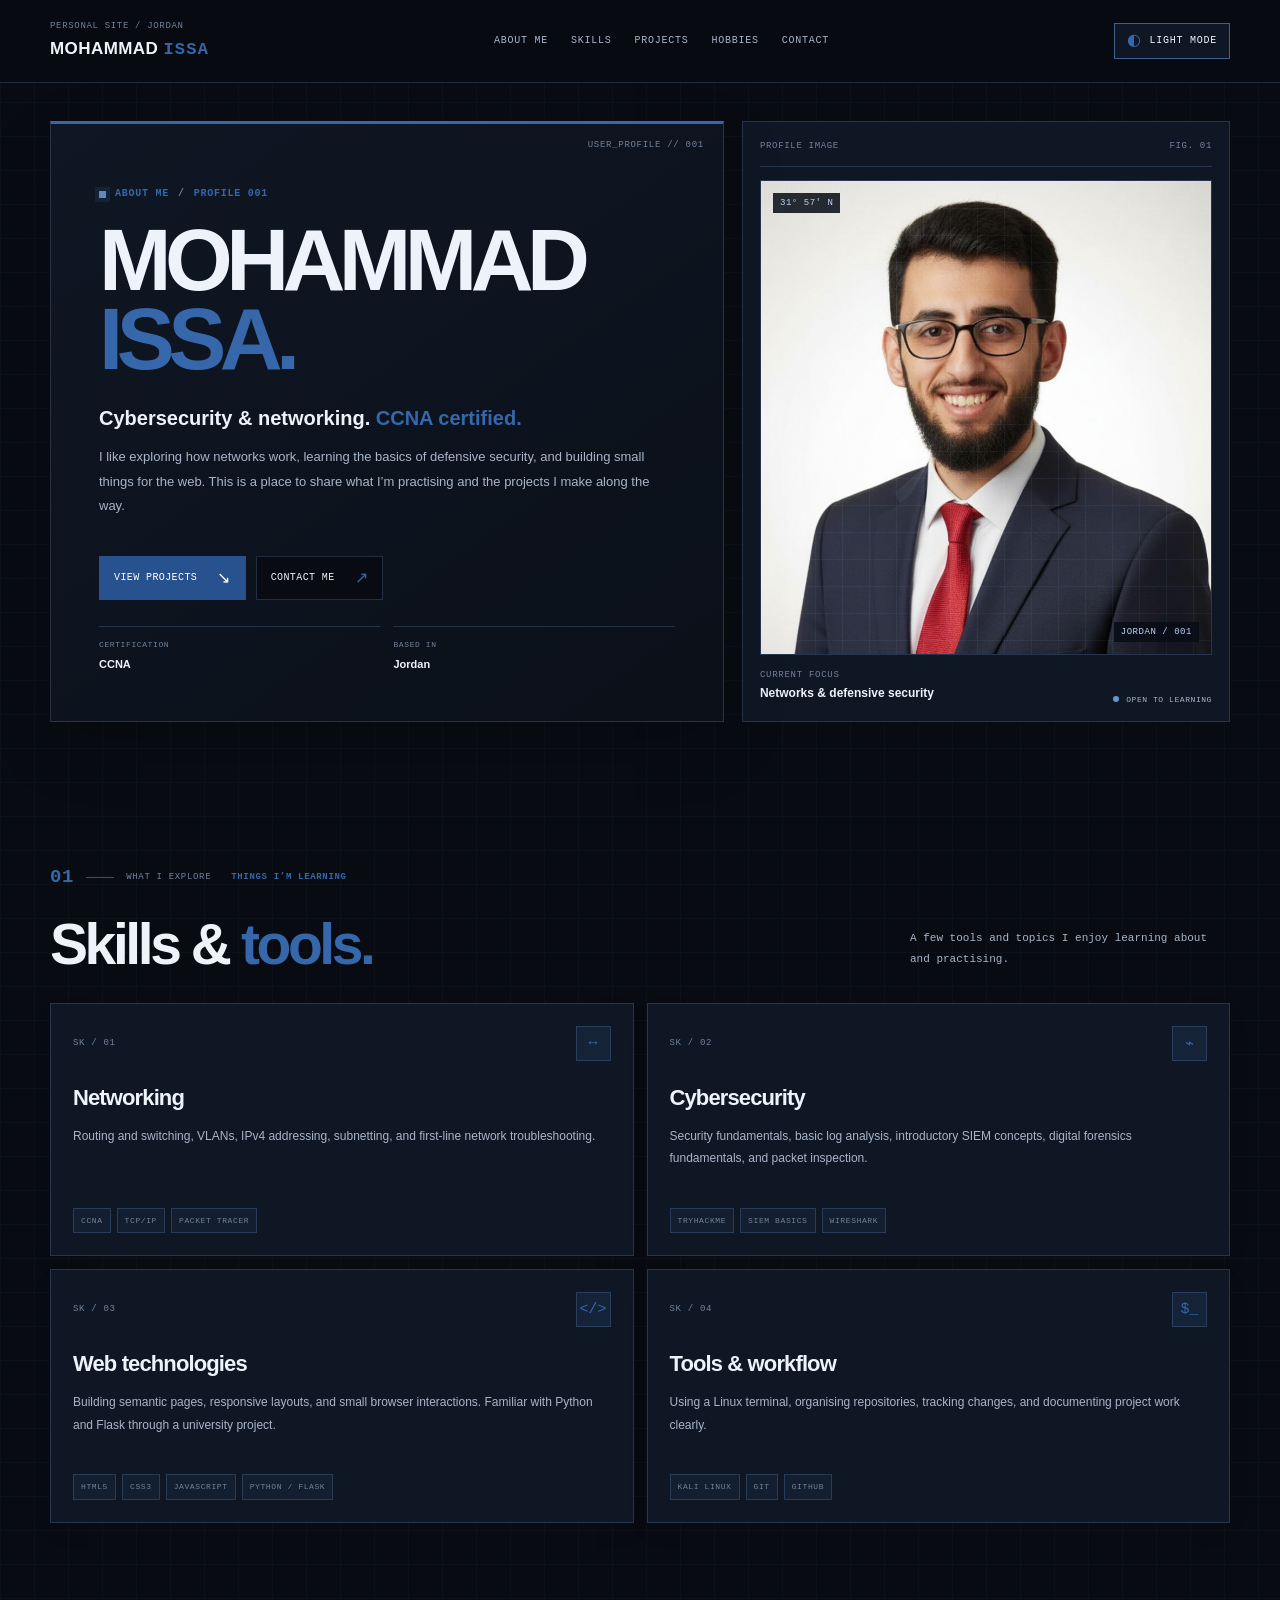
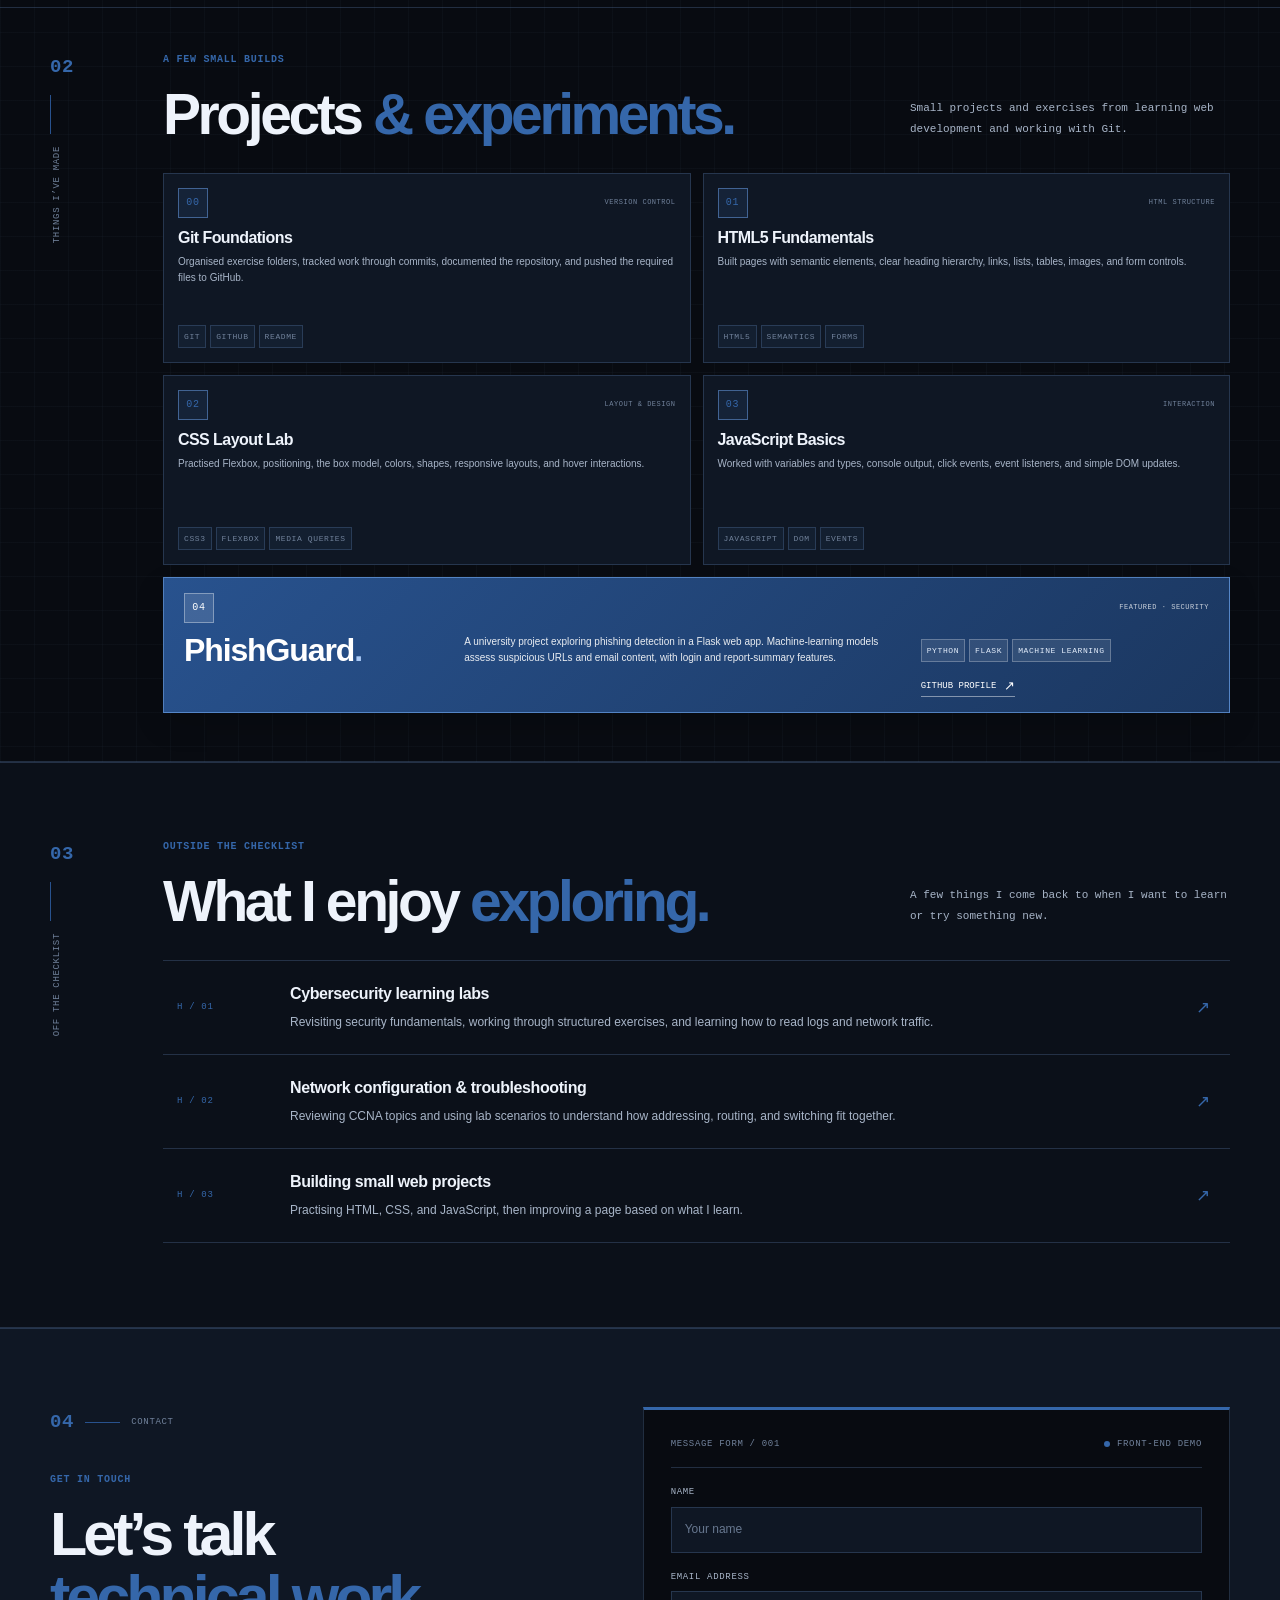
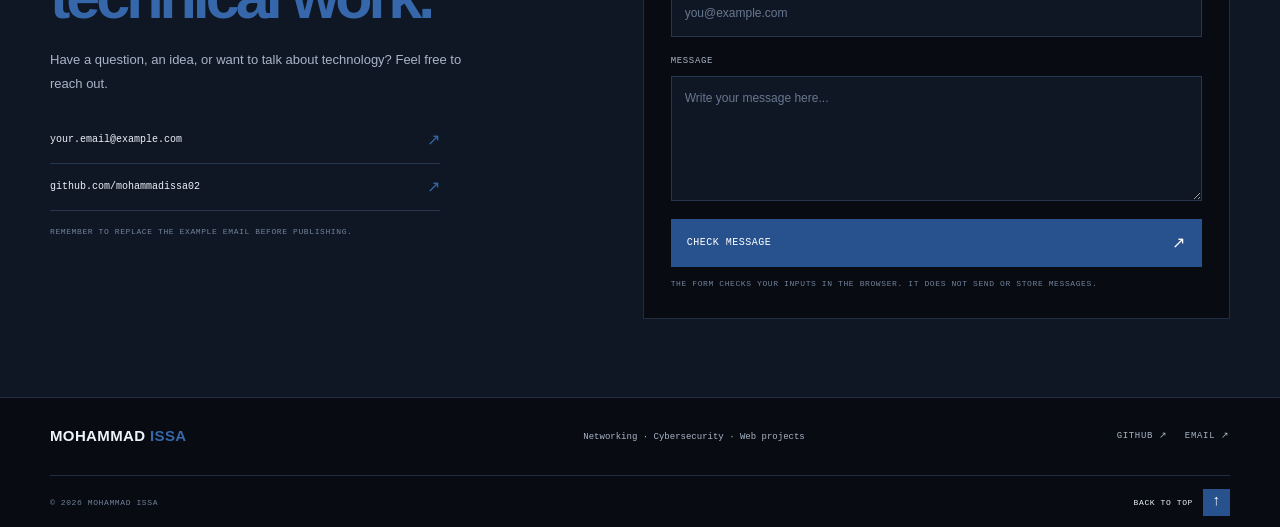
==== ex00/index.html @ d07b8e31 "Add Project04" ====
<!DOCTYPE html>
<html lang="en" data-theme="dark">
<head>
    <meta charset="UTF-8">
    <meta name="viewport" content="width=device-width, initial-scale=1.0">
    <meta name="description" content="Mohammad Issa — a personal portfolio about networking, cybersecurity, and small web projects.">
    <meta name="theme-color" content="#080b11">
    <title>Mohammad Issa | Systems Console</title>
    <link rel="stylesheet" href="style.css">
    <script src="script.js" defer></script>
</head>
<body>
    <span id="top" class="page-top-anchor" aria-hidden="true"></span>

    <header class="site-header">
        <nav class="navbar container" aria-label="Main navigation">
            <a class="wordmark" href="#top" aria-label="Mohammad Issa home">
                <span class="wordmark-kicker">PERSONAL SITE / JORDAN</span>
                <span class="wordmark-name">MOHAMMAD <strong>ISSA</strong></span>
            </a>

            <div class="nav-links">
                <a href="#about">About me</a>
                <a href="#skills">Skills</a>
                <a href="#projects">Projects</a>
                <a href="#hobbies">Hobbies</a>
                <a href="#contact">Contact</a>
            </div>

            <button class="theme-toggle" id="theme-toggle" type="button" aria-pressed="false" aria-label="Switch to light theme">
                <span class="theme-icon" aria-hidden="true">◐</span>
                <span class="theme-label">Light mode</span>
            </button>
        </nav>
    </header>

    <main>
        <!-- Required section: About Me with a photo -->
        <section class="hero container" id="about" aria-labelledby="hero-title">
            <div class="hero-copy">
                <p class="eyebrow"><span class="status-light" aria-hidden="true"></span> ABOUT ME <span class="eyebrow-divider">/</span> PROFILE 001</p>
                <h1 id="hero-title">Mohammad<br><span>Issa.</span></h1>
                <p class="hero-lead">Cybersecurity &amp; networking. <span>CCNA certified.</span></p>
                <p class="hero-description">I like exploring how networks work, learning the basics of defensive security, and building small things for the web. This is a place to share what I’m practising and the projects I make along the way.</p>
                <div class="hero-actions">
                    <a class="action-link action-primary" href="#projects">View projects <span aria-hidden="true">↘</span></a>
                    <a class="action-link" href="#contact">Contact me <span aria-hidden="true">↗</span></a>
                </div>
                <div class="hero-facts" aria-label="A few details">
                    <div><span>CERTIFICATION</span><strong>CCNA</strong></div>
                    <div><span>BASED IN</span><strong>Jordan</strong></div>
                </div>
            </div>

            <aside class="profile-panel" aria-label="Profile photo and profile details">
                <div class="panel-topline"><span>PROFILE IMAGE</span><span>FIG. 01</span></div>
                <div class="portrait-frame">
                    <div class="portrait-grid" aria-hidden="true"></div>
                    <img class="profile-image" src="assets/profile.jpg" alt="Profile photo" loading="eager">
                    <span class="image-coordinate coordinate-top">31° 57′ N</span>
                    <span class="image-coordinate coordinate-bottom">JORDAN / 001</span>
                </div>
                <div class="profile-panel-footer">
                    <div><span class="panel-label">CURRENT FOCUS</span><strong>Networks &amp; defensive security</strong></div>
                    <span class="availability-mark"><i aria-hidden="true"></i> OPEN TO LEARNING</span>
                </div>
            </aside>
        </section>


        <!-- Required section: Skills grid -->
        <section class="section container" id="skills" aria-labelledby="skills-heading">
            <div class="section-identity skills-identity">
                <span class="section-number">01</span>
                <span class="section-rule" aria-hidden="true"></span>
                <span class="section-code">WHAT I EXPLORE</span>
                <span class="eyebrow skills-eyebrow">THINGS I’M LEARNING</span>
            </div>
            <div class="section-content">
                <div class="section-heading-row">
                    <div><h2 id="skills-heading">Skills &amp; <span>tools.</span></h2></div>
                    <p class="section-summary">A few tools and topics I enjoy learning about and practising.</p>
                </div>

                <div class="skills-grid">
                    <article class="skill-card">
                        <div class="skill-card-top"><span class="skill-index">SK / 01</span><span class="skill-symbol" aria-hidden="true">↔</span></div>
                        <h3>Networking</h3>
                        <p>Routing and switching, VLANs, IPv4 addressing, subnetting, and first-line network troubleshooting.</p>
                        <div class="tag-list"><span>CCNA</span><span>TCP/IP</span><span>Packet Tracer</span></div>
                    </article>
                    <article class="skill-card">
                        <div class="skill-card-top"><span class="skill-index">SK / 02</span><span class="skill-symbol" aria-hidden="true">⌁</span></div>
                        <h3>Cybersecurity</h3>
                        <p>Security fundamentals, basic log analysis, introductory SIEM concepts, digital forensics fundamentals, and packet inspection.</p>
                        <div class="tag-list"><span>TryHackMe</span><span>SIEM basics</span><span>Wireshark</span></div>
                    </article>
                    <article class="skill-card">
                        <div class="skill-card-top"><span class="skill-index">SK / 03</span><span class="skill-symbol" aria-hidden="true">&lt;/&gt;</span></div>
                        <h3>Web technologies</h3>
                        <p>Building semantic pages, responsive layouts, and small browser interactions. Familiar with Python and Flask through a university project.</p>
                        <div class="tag-list"><span>HTML5</span><span>CSS3</span><span>JavaScript</span><span>Python / Flask</span></div>
                    </article>
                    <article class="skill-card">
                        <div class="skill-card-top"><span class="skill-index">SK / 04</span><span class="skill-symbol" aria-hidden="true">$_</span></div>
                        <h3>Tools &amp; workflow</h3>
                        <p>Using a Linux terminal, organising repositories, tracking changes, and documenting project work clearly.</p>
                        <div class="tag-list"><span>Kali Linux</span><span>Git</span><span>GitHub</span></div>
                    </article>
                </div>
                
            </div>
        </section>

        <!-- Required section: Project Showcase including Projects 00–03 -->
        <section class="projects-section" id="projects" aria-labelledby="projects-heading">
            <div class="container section-layout">
                <div class="section-identity">
                    <span class="section-number">02</span>
                    <span class="section-rule" aria-hidden="true"></span>
                    <span class="section-code">THINGS I’VE MADE</span>
                </div>
                <div class="section-content">
                    <div class="section-heading-row">
                        <div><p class="eyebrow">A FEW SMALL BUILDS</p><h2 id="projects-heading">Projects <span>&amp; experiments.</span></h2></div>
                        <p class="section-summary">Small projects and exercises from learning web development and working with Git.</p>
                    </div>
                    <div class="project-grid">
                        <article class="project-card">
                            <div class="project-card-top"><span class="project-index">00</span><span class="project-category">VERSION CONTROL</span></div>
                            <h3>Git Foundations</h3>
                            <p>Organised exercise folders, tracked work through commits, documented the repository, and pushed the required files to GitHub.</p>
                            <div class="tag-list"><span>Git</span><span>GitHub</span><span>README</span></div>
                        </article>
                        <article class="project-card">
                            <div class="project-card-top"><span class="project-index">01</span><span class="project-category">HTML STRUCTURE</span></div>
                            <h3>HTML5 Fundamentals</h3>
                            <p>Built pages with semantic elements, clear heading hierarchy, links, lists, tables, images, and form controls.</p>
                            <div class="tag-list"><span>HTML5</span><span>Semantics</span><span>Forms</span></div>
                        </article>
                        <article class="project-card">
                            <div class="project-card-top"><span class="project-index">02</span><span class="project-category">LAYOUT &amp; DESIGN</span></div>
                            <h3>CSS Layout Lab</h3>
                            <p>Practised Flexbox, positioning, the box model, colors, shapes, responsive layouts, and hover interactions.</p>
                            <div class="tag-list"><span>CSS3</span><span>Flexbox</span><span>Media queries</span></div>
                        </article>
                        <article class="project-card">
                            <div class="project-card-top"><span class="project-index">03</span><span class="project-category">INTERACTION</span></div>
                            <h3>JavaScript Basics</h3>
                            <p>Worked with variables and types, console output, click events, event listeners, and simple DOM updates.</p>
                            <div class="tag-list"><span>JavaScript</span><span>DOM</span><span>Events</span></div>
                        </article>
                        <article class="project-card project-card-featured" id="phishguard">
                            <div class="project-card-top"><span class="project-index">04</span><span class="project-category">FEATURED · SECURITY</span></div>
                            <h3>PhishGuard<span class="project-title-dot">.</span></h3>
                            <p>A university project exploring phishing detection in a Flask web app. Machine-learning models assess suspicious URLs and email content, with login and report-summary features.</p>
                            <div class="tag-list"><span>Python</span><span>Flask</span><span>Machine Learning</span></div>
                            <a class="project-card-link" href="https://github.com/mohammadissa02" target="_blank" rel="noopener noreferrer">GitHub profile <span aria-hidden="true">↗</span></a>
                        </article>
                    </div>

                </div>
            </div>
        </section>

        <!-- Required section: Hobbies -->
        <section class="section hobbies-section" id="hobbies" aria-labelledby="hobbies-heading">
            <div class="container section-layout">
                <div class="section-identity">
                    <span class="section-number">03</span>
                    <span class="section-rule" aria-hidden="true"></span>
                    <span class="section-code">OFF THE CHECKLIST</span>
                </div>
                <div class="section-content">
                    <div class="section-heading-row">
                        <div><p class="eyebrow">OUTSIDE THE CHECKLIST</p><h2 id="hobbies-heading">What I enjoy <span>exploring.</span></h2></div>
                        <p class="section-summary">A few things I come back to when I want to learn or try something new.</p>
                    </div>
                    <div class="hobbies-list">
                        <article class="hobby-row"><span class="hobby-index">H / 01</span><div><h3>Cybersecurity learning labs</h3><p>Revisiting security fundamentals, working through structured exercises, and learning how to read logs and network traffic.</p></div><span class="hobby-arrow" aria-hidden="true">↗</span></article>
                        <article class="hobby-row"><span class="hobby-index">H / 02</span><div><h3>Network configuration &amp; troubleshooting</h3><p>Reviewing CCNA topics and using lab scenarios to understand how addressing, routing, and switching fit together.</p></div><span class="hobby-arrow" aria-hidden="true">↗</span></article>
                        <article class="hobby-row"><span class="hobby-index">H / 03</span><div><h3>Building small web projects</h3><p>Practising HTML, CSS, and JavaScript, then improving a page based on what I learn.</p></div><span class="hobby-arrow" aria-hidden="true">↗</span></article>
                    </div>
                </div>
            </div>
        </section>

        <!-- Required section: Contact Form -->
        <section class="contact-section" id="contact" aria-labelledby="contact-heading">
            <div class="container contact-layout">
                <div class="contact-copy">
                    <div class="section-identity contact-identity"><span class="section-number">04</span><span class="section-rule" aria-hidden="true"></span><span class="section-code">CONTACT</span></div>
                    <p class="eyebrow">GET IN TOUCH</p>
                    <h2 id="contact-heading">Let’s talk<br><span>technical work.</span></h2>
                    <p>Have a question, an idea, or want to talk about technology? Feel free to reach out.</p>
                    <a class="contact-link" href="mailto:your.email@example.com">your.email@example.com <span aria-hidden="true">↗</span></a>
                    <a class="contact-link" href="https://github.com/mohammadissa02" target="_blank" rel="noopener noreferrer">github.com/mohammadissa02 <span aria-hidden="true">↗</span></a>
                    <p class="replace-note">Remember to replace the example email before publishing.</p>
                </div>

                <form class="contact-form" id="contact-form">
                    <div class="form-header"><span>MESSAGE FORM / 001</span><span class="demo-status"><i aria-hidden="true"></i> FRONT-END DEMO</span></div>
                    <div class="form-field"><label for="name">Name</label><input id="name" name="name" type="text" placeholder="Your name" autocomplete="name" required minlength="2"></div>
                    <div class="form-field"><label for="email">Email address</label><input id="email" name="email" type="email" placeholder="you@example.com" autocomplete="email" required></div>
                    <div class="form-field"><label for="message">Message</label><textarea id="message" name="message" rows="5" placeholder="Write your message here..." required minlength="10"></textarea></div>
                    <button class="submit-button" type="submit">Check message <span aria-hidden="true">↗</span></button>
                    <p class="form-feedback" id="form-feedback" role="status" aria-live="polite"></p>
                    <p class="form-note">The form checks your inputs in the browser. It does not send or store messages.</p>
                </form>
            </div>
        </section>
    </main>

    <!-- Required section: Footer -->
    <footer class="site-footer">
        <div class="container footer-main">
            <a class="footer-wordmark" href="#top">MOHAMMAD <strong>ISSA</strong></a>
            <p>Networking · Cybersecurity · Web projects</p>
            <div class="footer-links"><a href="https://github.com/mohammadissa02" target="_blank" rel="noopener noreferrer">GITHUB ↗</a><a href="mailto:your.email@example.com">EMAIL ↗</a></div>
        </div>
        <div class="container footer-bottom">
            <p>© <span id="current-year">2026</span> MOHAMMAD ISSA</p>
            <a class="back-to-top" href="#top">BACK TO TOP <span aria-hidden="true">↑</span></a>
        </div>
    </footer>
</body>
</html>
---- ex00/style.css ----
/* SYSTEMS CONSOLE — black / deep blue, plain CSS only */
:root {
    color-scheme: dark;
    --page: #080b11;
    --raised: #0b1019;
    --panel: #0f1724;
    --panel-alt: #131f30;
    --text: #eef3fb;
    --muted: #a8b5c8;
    --faint: #71829b;
    --blue: #28528e;
    --blue-hover: #3567aa;
    --blue-soft: rgba(57, 105, 169, 0.15);
    --border: rgba(92, 126, 174, 0.3);
    --border-strong: rgba(92, 139, 204, 0.62);
    --grid-line: rgba(100, 132, 176, 0.045);
    --shadow: 0 24px 60px rgba(0, 0, 0, 0.16);
}

:root[data-theme="light"] {
    color-scheme: light;
    --page: #e9eef5;
    --raised: #e0e7f0;
    --panel: #f7f9fc;
    --panel-alt: #e7edf6;
    --text: #111b2a;
    --muted: #42536b;
    --faint: #61738b;
    --blue: #28528e;
    --blue-hover: #1e477f;
    --blue-soft: rgba(40, 82, 142, 0.08);
    --border: rgba(40, 82, 142, 0.21);
    --border-strong: rgba(40, 82, 142, 0.55);
    --grid-line: rgba(40, 82, 142, 0.055);
    --shadow: 0 24px 60px rgba(24, 42, 65, 0.08);
}

* { box-sizing: border-box; }
html { scroll-behavior: smooth; scroll-padding-top: 100px; }
body {
    margin: 0;
    color: var(--text);
    background-color: var(--page);
    background-image: linear-gradient(var(--grid-line) 1px, transparent 1px),
                      linear-gradient(90deg, var(--grid-line) 1px, transparent 1px);
    background-size: 34px 34px;
    font-family: Inter, "Segoe UI", Arial, sans-serif;
    font-size: 14px;
    line-height: 1.65;
    transition: background-color .18s ease, color .18s ease;
}
a { color: inherit; text-decoration: none; }
button, input, textarea { font: inherit; }
button, a, input, textarea { -webkit-tap-highlight-color: transparent; }
a:focus-visible, button:focus-visible, input:focus-visible, textarea:focus-visible {
    outline: 2px solid #6b97d4;
    outline-offset: 3px;
}
.container { width: min(1180px, calc(100% - 56px)); margin-inline: auto; }
.page-top-anchor { display: block; height: 0; scroll-margin-top: 0; }

/* Navigation */
.site-header {
    position: sticky;
    top: 0;
    z-index: 50;
    background: color-mix(in srgb, var(--page) 94%, transparent);
    border-bottom: 1px solid var(--border);
    backdrop-filter: blur(16px);
}
.navbar { min-height: 82px; display: flex; align-items: center; justify-content: space-between; gap: 28px; }
.wordmark { display: flex; flex-direction: column; gap: 2px; white-space: nowrap; }
.wordmark-kicker, .wordmark-name strong, .nav-links a, .theme-toggle,
.eyebrow, .panel-topline, .hero-facts span, .section-identity,
.record-index, .record-status, .skill-index, .tag-list, .project-category,
.project-index, .featured-project-top, .featured-project-bottom,
.project-note, .hobby-index, .form-header, .form-field label,
.form-note, .replace-note, .footer-links, .footer-bottom {
    font-family: "SFMono-Regular", Consolas, "Liberation Mono", monospace;
    text-transform: uppercase;
    letter-spacing: .075em;
}
.wordmark-kicker { color: var(--faint); font-size: 9px; }
.wordmark-name { font-size: 17px; font-weight: 850; letter-spacing: .025em; line-height: 1.5; }
.wordmark-name strong, .footer-wordmark strong { color: var(--blue-hover); }
.nav-links { display: flex; align-items: center; gap: clamp(12px, 1.8vw, 24px); }
.nav-links a { color: var(--muted); font-size: 10px; transition: color .15s ease; }
.nav-links a:hover { color: var(--text); }
.theme-toggle {
    flex: 0 0 auto;
    display: inline-flex;
    align-items: center;
    gap: 8px;
    border: 1px solid var(--border-strong);
    background: var(--panel);
    color: var(--text);
    padding: 9px 12px;
    font-size: 10px;
    cursor: pointer;
    transition: background .15s ease, border-color .15s ease;
}
.theme-toggle:hover { background: var(--blue-soft); border-color: var(--blue-hover); }
.theme-icon { color: var(--blue-hover); font-size: 16px; line-height: 1; }

/* About Me / hero with photo */
.hero {
    display: grid;
    grid-template-columns: minmax(0, 1.16fr) minmax(300px, .84fr);
    gap: 18px;
    align-items: stretch;
    padding-block: 38px 64px;
}
.hero-copy {
    min-width: 0;
    position: relative;
    display: flex;
    flex-direction: column;
    align-items: flex-start;
    padding: clamp(25px, 4vw, 48px);
    border: 1px solid var(--border);
    border-top: 3px solid var(--blue-hover);
    background: linear-gradient(145deg, var(--panel), var(--raised));
    box-shadow: var(--shadow);
}
.hero-copy::before {
    content: "USER_PROFILE // 001";
    position: absolute;
    top: 16px;
    right: 19px;
    color: var(--faint);
    font: 9px "SFMono-Regular", Consolas, monospace;
    letter-spacing: .08em;
}
.eyebrow { display: flex; align-items: center; flex-wrap: wrap; gap: 9px; margin: 14px 0 17px; color: var(--blue-hover); font-size: 10px; font-weight: 700; }
.status-light { width: 7px; height: 7px; background: #6087c1; box-shadow: 0 0 0 4px var(--blue-soft); }
.eyebrow-divider { color: var(--faint); }
.hero h1 { margin: 0; font-size: clamp(56px, 6.8vw, 91px); font-weight: 900; letter-spacing: -.075em; line-height: .91; text-transform: uppercase; }
.hero h1 span { color: var(--blue-hover); }
.hero-lead { max-width: 580px; margin: 25px 0 12px; font-size: clamp(16px, 1.7vw, 20px); line-height: 1.5; font-weight: 750; }
.hero-lead span { color: var(--blue-hover); }
.hero-description { max-width: 620px; margin: 0 0 12px; color: var(--muted); font-size: 13px; line-height: 1.9; }
.hero-description-secondary { margin-bottom: 0; }
.hero-actions { display: flex; flex-wrap: wrap; gap: 10px; margin-top: 25px; }
.action-link { display: inline-flex; align-items: center; justify-content: space-between; gap: 20px; padding: 11px 14px; border: 1px solid var(--border); background: var(--page); font: 10px "SFMono-Regular", Consolas, monospace; text-transform: uppercase; letter-spacing: .04em; transition: background .15s ease, border-color .15s ease; }
.action-link span { color: var(--blue-hover); font-size: 16px; }
.action-link:hover { border-color: var(--blue-hover); background: var(--blue-soft); }
.action-primary, .action-primary span { color: #fff; }
.action-primary { background: var(--blue); border-color: var(--blue); }
.action-primary:hover { background: var(--blue-hover); }
.hero-facts { display: grid; grid-template-columns: repeat(2, minmax(0, 1fr)); gap: 13px; width: 100%; margin-top: auto; padding-top: 26px; }
.hero-facts div { display: flex; flex-direction: column; gap: 5px; padding-top: 11px; border-top: 1px solid var(--border); }
.hero-facts span { color: var(--faint); font-size: 8px; }
.hero-facts strong { font-size: 11px; line-height: 1.5; }
.profile-panel { display: flex; flex-direction: column; min-width: 0; padding: 17px; border: 1px solid var(--border); background: var(--panel); }
.panel-topline { display: flex; justify-content: space-between; gap: 10px; padding-bottom: 12px; border-bottom: 1px solid var(--border); color: var(--faint); font-size: 9px; }
.portrait-frame {
    position: relative;
    flex: 1;
    min-width: 0;
    min-height: 390px;
    margin-top: 13px;
    overflow: hidden;
    border: 1px solid var(--border);
    background: #0d1625;
}
.portrait-grid {
    position: absolute;
    inset: 0;
    z-index: 1;
    pointer-events: none;
    background-image:
        linear-gradient(rgba(100, 137, 192, .08) 1px, transparent 1px),
        linear-gradient(90deg, rgba(100, 137, 192, .08) 1px, transparent 1px);
    background-size: 27px 27px;
    mix-blend-mode: screen;
}
.profile-image {
    position: absolute;
    inset: 0;
    display: block;
    width: 100%;
    height: 100%;
    min-height: 0;
    max-width: 100%;
    object-fit: cover;
    object-position: center;
    border-radius: 0;
    opacity: 1;
    visibility: visible;
    z-index: 0;
}
.image-coordinate { position: absolute; z-index: 2; padding: 5px 7px; background: rgba(6, 12, 22, .86); color: #c0d3ef; font: 9px "SFMono-Regular", Consolas, monospace; letter-spacing: .06em; }
.coordinate-top { top: 12px; left: 12px; }
.coordinate-bottom { right: 12px; bottom: 12px; }
.profile-panel-footer { display: flex; justify-content: space-between; align-items: flex-end; flex-wrap: wrap; gap: 14px; padding-top: 15px; }
.profile-panel-footer > div { display: flex; flex-direction: column; gap: 4px; }
.panel-label { color: var(--faint); font: 9px "SFMono-Regular", Consolas, monospace; letter-spacing: .08em; }
.profile-panel-footer strong { font-size: 12px; }
.availability-mark { display: inline-flex; align-items: center; gap: 7px; color: var(--muted); font: 8px "SFMono-Regular", Consolas, monospace; letter-spacing: .07em; }
.availability-mark i { width: 6px; height: 6px; background: #6b91cf; border-radius: 50%; }

/* Section layout and headings */
.section { padding-block: 76px 84px; }
.background-section, .hobbies-section { padding-block: 76px 84px; background: var(--raised); border-block: 1px solid var(--border); }
.section-layout, .background-layout { display: grid; grid-template-columns: 88px minmax(0, 1fr); gap: 25px; }
.section-identity { display: flex; flex-direction: column; align-items: flex-start; gap: 12px; color: var(--faint); font-size: 9px; }
.skills-identity { flex-direction: row; align-items: center; flex-wrap: wrap; gap: 12px; margin-bottom: 22px; }
.skills-identity .section-rule { width: 28px; height: 1px; }
.skills-identity .section-code { writing-mode: initial; transform: none; }
.skills-eyebrow { margin: 0 0 0 8px; font-size: 9px; }
.section-number { color: var(--blue-hover); font-size: 19px; font-weight: 700; }
.section-rule { display: block; width: 1px; height: 39px; background: var(--blue); }
.section-code { writing-mode: vertical-rl; transform: rotate(180deg); white-space: nowrap; }
.section-content, .background-content { min-width: 0; }
.section-heading-row { display: flex; align-items: flex-end; justify-content: space-between; gap: 30px; margin-bottom: 29px; }
.section-heading-row .eyebrow { margin-top: 0; }
.section-heading-row h2 { margin: 0; font-size: clamp(37px, 4.5vw, 57px); font-weight: 900; line-height: 1.03; letter-spacing: -.06em; }
.section-heading-row h2 span { color: var(--blue-hover); }
.section-summary { max-width: 320px; margin: 0 0 4px; color: var(--muted); font: 11px/1.9 "SFMono-Regular", Consolas, monospace; }

/* Education and training records */
.background-records { border-top: 1px solid var(--border); }
.background-record { display: grid; grid-template-columns: 155px minmax(0, 1fr) auto; align-items: center; gap: 18px; padding: 19px 16px; border-bottom: 1px solid var(--border); transition: background .15s ease; }
.background-record:hover { background: var(--blue-soft); }
.record-index { color: var(--faint); font-size: 9px; }
.background-record h3 { margin: 0 0 4px; font-size: 15px; letter-spacing: -.025em; }
.background-record p { margin: 0; color: var(--muted); font-size: 11px; line-height: 1.7; }
.record-status { padding: 5px 7px; border: 1px solid var(--border); color: var(--blue-hover); font-size: 8px; white-space: nowrap; }

/* Required skills grid */
.skills-grid { display: grid; grid-template-columns: repeat(2, minmax(0, 1fr)); gap: 13px; }
.skill-card { min-width: 0; padding: 22px; background: var(--panel); border: 1px solid var(--border); box-shadow: 0 10px 25px rgba(0, 0, 0, .04); transition: border-color .18s ease, transform .18s ease, background .18s ease; }
.skill-card:hover { transform: translateY(-3px); border-color: var(--border-strong); background: var(--panel-alt); }
.skill-card-top { display: flex; justify-content: space-between; align-items: center; gap: 15px; margin-bottom: 19px; }
.skill-index { color: var(--faint); font-size: 9px; }
.skill-symbol { display: grid; place-items: center; width: 35px; height: 35px; border: 1px solid var(--border); background: var(--blue-soft); color: var(--blue-hover); font: 15px "SFMono-Regular", Consolas, monospace; }
.skill-card h3 { margin: 0 0 9px; font-size: 22px; letter-spacing: -.04em; }
.skill-card p { min-height: 66px; margin: 0; color: var(--muted); font-size: 12px; line-height: 1.85; }
.tag-list { display: flex; flex-wrap: wrap; gap: 6px; margin-top: 17px; color: var(--faint); font-size: 8px; }
.tag-list span { padding: 5px 7px; border: 1px solid var(--border); background: var(--panel-alt); }
.honesty-note { display: flex; align-items: flex-start; gap: 9px; margin: 16px 0 0; color: var(--faint); font-size: 10px; line-height: 1.8; }
.honesty-note span { display: grid; place-items: center; flex: 0 0 16px; width: 16px; height: 16px; border: 1px solid var(--border-strong); color: var(--blue-hover); font: 10px monospace; }

/* Project showcase */
.projects-section { padding-block: 44px 48px; border-block: 1px solid var(--border); }
.project-grid { display: grid; grid-template-columns: repeat(2, minmax(0, 1fr)); gap: 12px; }
.project-card { display: flex; flex-direction: column; min-width: 0; min-height: 190px; padding: 14px; border: 1px solid var(--border); background: var(--panel); transition: border-color .18s ease, transform .18s ease; }
.project-card:hover { transform: translateY(-3px); border-color: var(--border-strong); }
.project-card-top { display: flex; align-items: center; justify-content: space-between; gap: 8px; margin-bottom: 10px; }
.project-index { display: grid; place-items: center; flex: 0 0 30px; width: 30px; height: 30px; border: 1px solid var(--border-strong); background: var(--blue-soft); color: var(--blue-hover); font-size: 10px; }
.project-category { color: var(--faint); font-size: 7px; text-align: right; }
.project-card h3 { margin: 0 0 7px; font-size: 16px; line-height: 1.2; letter-spacing: -.035em; }
.project-card p { margin: 0; color: var(--muted); font-size: 10px; line-height: 1.6; }
.project-card .tag-list { margin-top: auto; padding-top: 10px; gap: 4px; }
.project-card .tag-list span { padding: 4px 5px; }
.project-card-featured {
    grid-column: 1 / -1;
    display: grid;
    grid-template-columns: minmax(175px, .8fr) minmax(250px, 1.35fr) minmax(190px, .9fr);
    grid-template-rows: auto 1fr auto;
    grid-template-areas: "top top top" "title description tags" ". . link";
    align-items: center;
    gap: 8px 24px;
    min-height: 136px;
    padding: 15px 20px;
    border-color: rgba(104, 157, 226, .7);
    background: linear-gradient(135deg, #28528e, #1b3760);
    color: #fff;
    box-shadow: 0 12px 28px rgba(0, 0, 0, .13);
}
.project-card-featured .project-card-top { grid-area: top; margin-bottom: 0; }
.project-card-featured h3 { grid-area: title; align-self: center; margin: 0; font-size: clamp(26px, 2.5vw, 36px); }
.project-card-featured p { grid-area: description; }
.project-card-featured .tag-list { grid-area: tags; align-self: center; margin: 0; padding: 0; }
.project-card-featured .project-card-link { grid-area: link; align-self: start; justify-self: start; margin-top: 0; }
.project-card-featured:hover { border-color: #9cc4f5; }
.project-card-featured .project-index { border-color: rgba(255,255,255,.35); background: rgba(255,255,255,.12); color: #fff; }
.project-card-featured .project-category { color: rgba(255,255,255,.76); }
.project-card-featured p { color: rgba(255,255,255,.9); }
.project-card-featured .project-title-dot { color: #a9c9f6; }
.project-card-featured .tag-list { color: #e3edfb; }
.project-card-featured .tag-list span { border-color: rgba(255,255,255,.25); background: rgba(255,255,255,.09); }
.project-card-link { display: inline-flex; align-items: center; gap: 8px; width: fit-content; margin-top: 11px; padding-bottom: 2px; border-bottom: 1px solid rgba(255,255,255,.45); font: 9px "SFMono-Regular", Consolas, monospace; text-transform: uppercase; }
.project-card-link span { font-size: 13px; }
.featured-project { margin-top: 15px; padding: clamp(20px, 3vw, 30px); border: 1px solid var(--border-strong); background: linear-gradient(125deg, var(--blue), #1b3760); color: #fff; box-shadow: var(--shadow); }
.featured-project-top, .featured-project-bottom { display: flex; justify-content: space-between; flex-wrap: wrap; gap: 10px 18px; color: rgba(255, 255, 255, .75); font-size: 9px; }
.featured-project-body { display: grid; grid-template-columns: minmax(0, .9fr) minmax(0, 1.1fr); align-items: end; gap: 33px; padding: 30px 0; }
.featured-project .eyebrow { margin: 0 0 12px; color: #d2e1f8; font-size: 9px; }
.featured-project h3 { margin: 0; font-size: clamp(43px, 5.5vw, 68px); line-height: .95; letter-spacing: -.075em; }
.featured-project h3 span { color: #a9c9f6; }
.featured-project-body > div:last-child > p { max-width: 540px; margin: 0; color: rgba(255, 255, 255, .89); font-size: 12px; line-height: 1.95; }
.project-reference { display: inline-flex; gap: 12px; align-items: center; margin-top: 13px; padding-bottom: 4px; border-bottom: 1px solid rgba(255, 255, 255, .4); font: 10px "SFMono-Regular", Consolas, monospace; text-transform: uppercase; }
.project-reference span { font-size: 15px; }
.featured-project-bottom { padding-top: 13px; border-top: 1px solid rgba(255, 255, 255, .28); }
.project-note { margin: 13px 0 0; color: var(--faint); font-size: 9px; line-height: 1.8; }

/* Hobbies */
.hobbies-list { border-top: 1px solid var(--border); }
.hobby-row { display: grid; grid-template-columns: 95px minmax(0, 1fr) 20px; align-items: center; gap: 18px; padding: 20px 14px; border-bottom: 1px solid var(--border); transition: background .15s ease; }
.hobby-row:hover { background: var(--blue-soft); }
.hobby-index { color: var(--blue-hover); font-size: 9px; }
.hobby-row h3 { margin: 0 0 5px; font-size: 16px; letter-spacing: -.025em; }
.hobby-row p { max-width: 720px; margin: 0; color: var(--muted); font-size: 12px; line-height: 1.8; }
.hobby-arrow { color: var(--blue-hover); font-size: 17px; }

/* Contact form and footer */
.contact-section { padding-block: 78px; border-top: 1px solid var(--border); background: var(--panel); }
.contact-layout { display: grid; grid-template-columns: minmax(0, .9fr) minmax(0, 1fr); gap: clamp(28px, 5vw, 66px); align-items: start; }
.contact-identity { flex-direction: row; align-items: center; gap: 11px; margin-bottom: 34px; }
.contact-identity .section-rule { width: 35px; height: 1px; }
.contact-identity .section-code { writing-mode: initial; transform: none; }
.contact-copy > .eyebrow { margin: 0 0 14px; }
.contact-copy h2 { margin: 0 0 19px; font-size: clamp(39px, 5vw, 61px); font-weight: 900; line-height: 1.03; letter-spacing: -.065em; }
.contact-copy h2 span { color: var(--blue-hover); }
.contact-copy > p:not(.eyebrow):not(.replace-note) { max-width: 440px; margin: 0 0 20px; color: var(--muted); font-size: 13px; line-height: 1.9; }
.contact-link { display: flex; align-items: center; justify-content: space-between; gap: 15px; width: min(100%, 390px); padding: 13px 0; border-bottom: 1px solid var(--border); overflow-wrap: anywhere; font: 10px "SFMono-Regular", Consolas, monospace; }
.contact-link span { flex: 0 0 auto; color: var(--blue-hover); font-size: 16px; }
.replace-note { margin: 14px 0 0; color: var(--faint); font-size: 8px; line-height: 1.8; }
.contact-form { padding: clamp(19px, 3vw, 27px); border: 1px solid var(--border); border-top: 3px solid var(--blue-hover); background: var(--page); }
.form-header { display: flex; justify-content: space-between; flex-wrap: wrap; gap: 10px; padding-bottom: 15px; border-bottom: 1px solid var(--border); color: var(--faint); font-size: 9px; }
.demo-status { display: inline-flex; align-items: center; gap: 7px; }
.demo-status i { width: 6px; height: 6px; background: var(--blue-hover); border-radius: 50%; }
.form-field { display: flex; flex-direction: column; gap: 7px; margin-top: 17px; }
.form-field label { color: var(--muted); font-size: 9px; }
.form-field input, .form-field textarea { width: 100%; min-width: 0; border: 1px solid var(--border); border-radius: 0; padding: 12px 13px; background: var(--panel); color: var(--text); font-size: 12px; outline: none; resize: vertical; }
.form-field input::placeholder, .form-field textarea::placeholder { color: var(--faint); opacity: .9; }
.form-field input:focus, .form-field textarea:focus { border-color: var(--blue-hover); box-shadow: 0 0 0 2px var(--blue-soft); }
.submit-button { display: flex; align-items: center; justify-content: space-between; gap: 15px; width: 100%; margin-top: 18px; padding: 13px 15px; border: 1px solid var(--blue); border-radius: 0; background: var(--blue); color: #fff; cursor: pointer; font: 10px "SFMono-Regular", Consolas, monospace; text-transform: uppercase; letter-spacing: .05em; }
.submit-button:hover { background: var(--blue-hover); border-color: var(--blue-hover); }
.submit-button span { font-size: 16px; }
.form-feedback { min-height: 0; margin: 10px 0 0; color: var(--muted); font-size: 11px; line-height: 1.7; }
.form-note { margin: 10px 0 0; color: var(--faint); font-size: 8px; line-height: 1.8; }
.site-footer { border-top: 1px solid var(--border); background: var(--page); }
.footer-main { display: grid; grid-template-columns: 1fr 1fr auto; align-items: center; gap: 18px; padding-block: 26px; }
.footer-wordmark { font-size: 15px; font-weight: 850; letter-spacing: .025em; }
.footer-main > p { margin: 0; color: var(--muted); font: 9px/1.8 "SFMono-Regular", Consolas, monospace; }
.footer-links { display: flex; flex-wrap: wrap; gap: 17px; color: var(--muted); font-size: 9px; }
.footer-links a:hover { color: var(--blue-hover); }
.footer-bottom { display: flex; align-items: center; justify-content: space-between; gap: 16px; padding-block: 13px; border-top: 1px solid var(--border); color: var(--faint); font-size: 8px; }
.footer-bottom p { margin: 0; }
.back-to-top { display: inline-flex; align-items: center; gap: 10px; color: var(--text); }
.back-to-top span { display: grid; place-items: center; width: 27px; height: 27px; background: var(--blue); color: #fff; font-size: 15px; transition: background .15s ease; }
.back-to-top:hover span { background: var(--blue-hover); }

@media (max-width: 1050px) {
    .project-card-featured {
        grid-template-columns: minmax(0, .85fr) minmax(0, 1.4fr);
        grid-template-rows: auto 1fr auto;
        grid-template-areas: "top top" "title description" "tags link";
        gap: 9px 18px;
    }
    .navbar { flex-wrap: wrap; gap: 15px 22px; padding-block: 12px; }
    .nav-links { order: 3; width: 100%; justify-content: center; padding-bottom: 3px; }
    .hero { grid-template-columns: minmax(0, 1.1fr) minmax(260px, .9fr); }
    .hero h1 { font-size: clamp(56px, 7.3vw, 78px); }
    .section-layout, .background-layout { grid-template-columns: 60px minmax(0, 1fr); gap: 20px; }
    .background-record { grid-template-columns: 130px minmax(0, 1fr) auto; gap: 12px; }
}

@media (max-width: 760px) {
    .container { width: calc(100% - 34px); }
    .hero { grid-template-columns: 1fr; padding-block: 25px 53px; }
    .hero-copy { padding: 30px 25px 25px; }
    .hero h1 { font-size: clamp(65px, 13vw, 91px); }
    .profile-panel { min-height: 0; }
    .portrait-frame { min-height: 350px; }
    .section, .background-section, .hobbies-section, .projects-section { padding-block: 58px; }
    .section-layout, .background-layout { grid-template-columns: 1fr; gap: 18px; }
    .section-identity { flex-direction: row; align-items: center; gap: 11px; }
    .skills-identity { gap: 10px; margin-bottom: 20px; }
    .skills-eyebrow { margin-left: 4px; }
    .section-rule { width: 29px; height: 1px; }
    .section-code { writing-mode: initial; transform: none; }
    .section-heading-row { align-items: flex-start; flex-direction: column; gap: 13px; margin-bottom: 23px; }
    .section-summary { max-width: 520px; }
    .background-record { grid-template-columns: 1fr auto; gap: 8px 12px; padding-inline: 10px; }
    .record-index { grid-column: 1 / -1; }
    .background-record > div { grid-column: 1; }
    .record-status { grid-column: 2; grid-row: 2; align-self: start; }
    .skills-grid { grid-template-columns: 1fr 1fr; }
    .project-grid { grid-template-columns: repeat(2, minmax(0, 1fr)); }
    .skill-card { padding: 18px; }
    .skill-card h3 { font-size: 19px; }
    .skill-card p { min-height: 105px; }
    .featured-project-body { grid-template-columns: 1fr; gap: 20px; padding-block: 23px; }
    .hobby-row { grid-template-columns: 70px minmax(0, 1fr) 15px; gap: 12px; }
    .contact-layout { grid-template-columns: 1fr; gap: 35px; }
    .contact-identity { margin-bottom: 23px; }
    .footer-main { grid-template-columns: 1fr auto; }
    .footer-main > p { grid-column: 1; grid-row: 2; }
    .footer-links { grid-column: 2; grid-row: 1 / 3; justify-content: flex-end; flex-direction: column; align-items: flex-end; }
}

@media (max-width: 500px) {
    .container { width: calc(100% - 26px); }
    .navbar { display: grid; grid-template-columns: minmax(0, 1fr) auto; gap: 12px; }
    .wordmark-kicker { font-size: 8px; }
    .wordmark-name { font-size: 15px; }
    .nav-links { grid-column: 1 / -1; order: initial; justify-content: flex-start; gap: 17px; overflow-x: auto; padding: 3px 1px 7px; }
    .nav-links a { white-space: nowrap; font-size: 9px; }
    .theme-toggle { grid-column: 2; grid-row: 1; padding: 8px 9px; font-size: 9px; }
    .hero { padding-top: 17px; }
    .hero-copy { padding: 27px 18px 21px; }
    .hero-copy::before { top: 12px; right: 12px; font-size: 7px; }
    .hero h1 { font-size: clamp(58px, 15vw, 77px); }
    .eyebrow { font-size: 9px; }
    .hero-lead { font-size: 16px; }
    .hero-description { font-size: 12px; }
    .hero-actions { width: 100%; flex-direction: column; align-items: stretch; }
    .action-link { justify-content: space-between; }
    .hero-facts { grid-template-columns: 1fr; gap: 9px; }
    .hero-facts div { padding-top: 8px; }
    .portrait-frame { min-height: 290px; }
    .profile-panel { padding: 12px; }
    .section-heading-row h2 { font-size: 39px; }
    .skills-grid, .project-grid { grid-template-columns: 1fr; }
    .skill-card p { min-height: 0; }
    .project-card { min-height: 0; padding: 17px; }
    .project-card-featured { display: flex; grid-column: auto; }
    .project-card-featured h3 { font-size: 28px; }
    .project-card .tag-list { margin-top: 14px; padding-top: 0; }
    .featured-project-top, .featured-project-bottom { font-size: 8px; }
    .featured-project h3 { font-size: 48px; }
    .hobby-row { grid-template-columns: 1fr 18px; gap: 9px 12px; padding: 17px 8px; }
    .hobby-index { grid-column: 1 / -1; }
    .hobby-row > div { grid-column: 1; }
    .hobby-arrow { grid-column: 2; grid-row: 2; }
    .contact-copy h2 { font-size: 45px; }
    .form-header { font-size: 8px; }
    .footer-main { grid-template-columns: 1fr; padding-block: 22px; }
    .footer-main > p, .footer-links { grid-column: 1; grid-row: auto; }
    .footer-links { flex-direction: row; align-items: center; justify-content: flex-start; }
    .footer-bottom { align-items: flex-start; font-size: 7px; }
    .back-to-top { white-space: nowrap; }
}

@media (prefers-reduced-motion: reduce) {
    *, *::before, *::after { scroll-behavior: auto !important; transition-duration: .01ms !important; animation-duration: .01ms !important; }
}
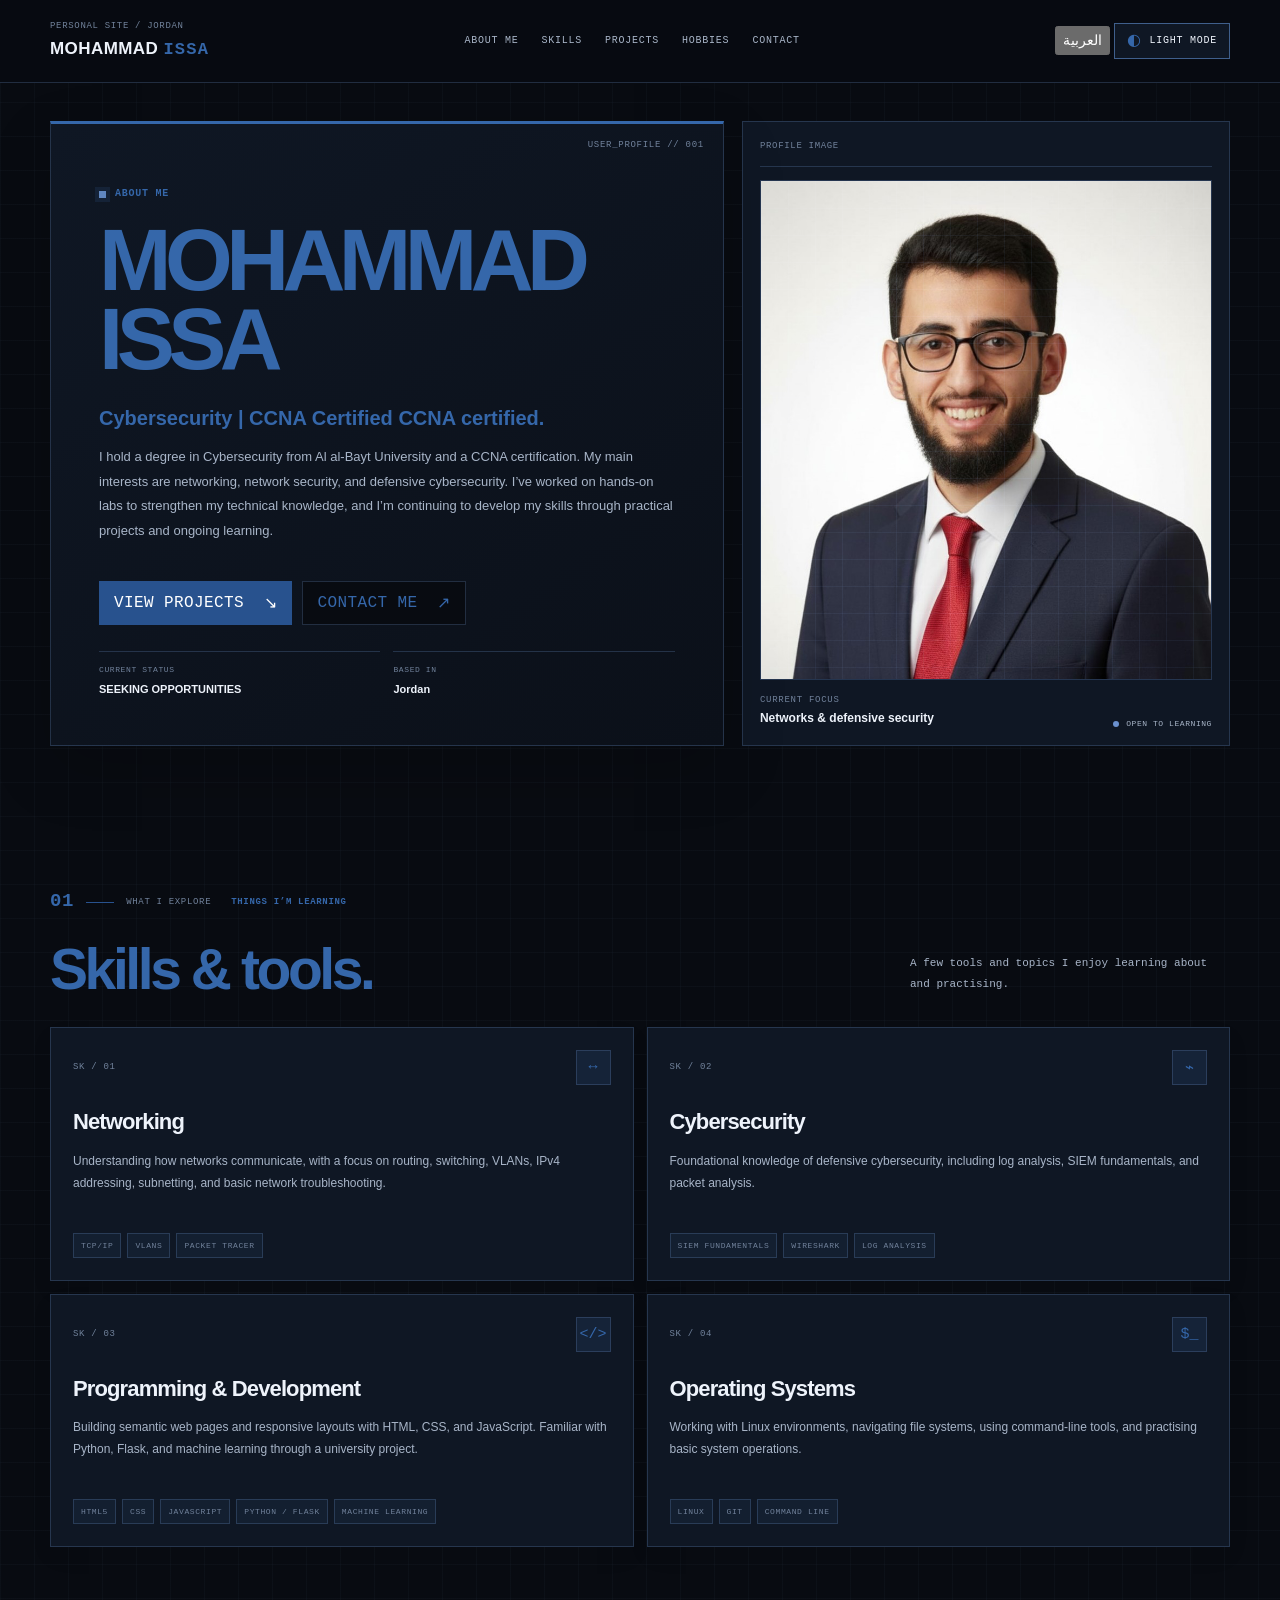
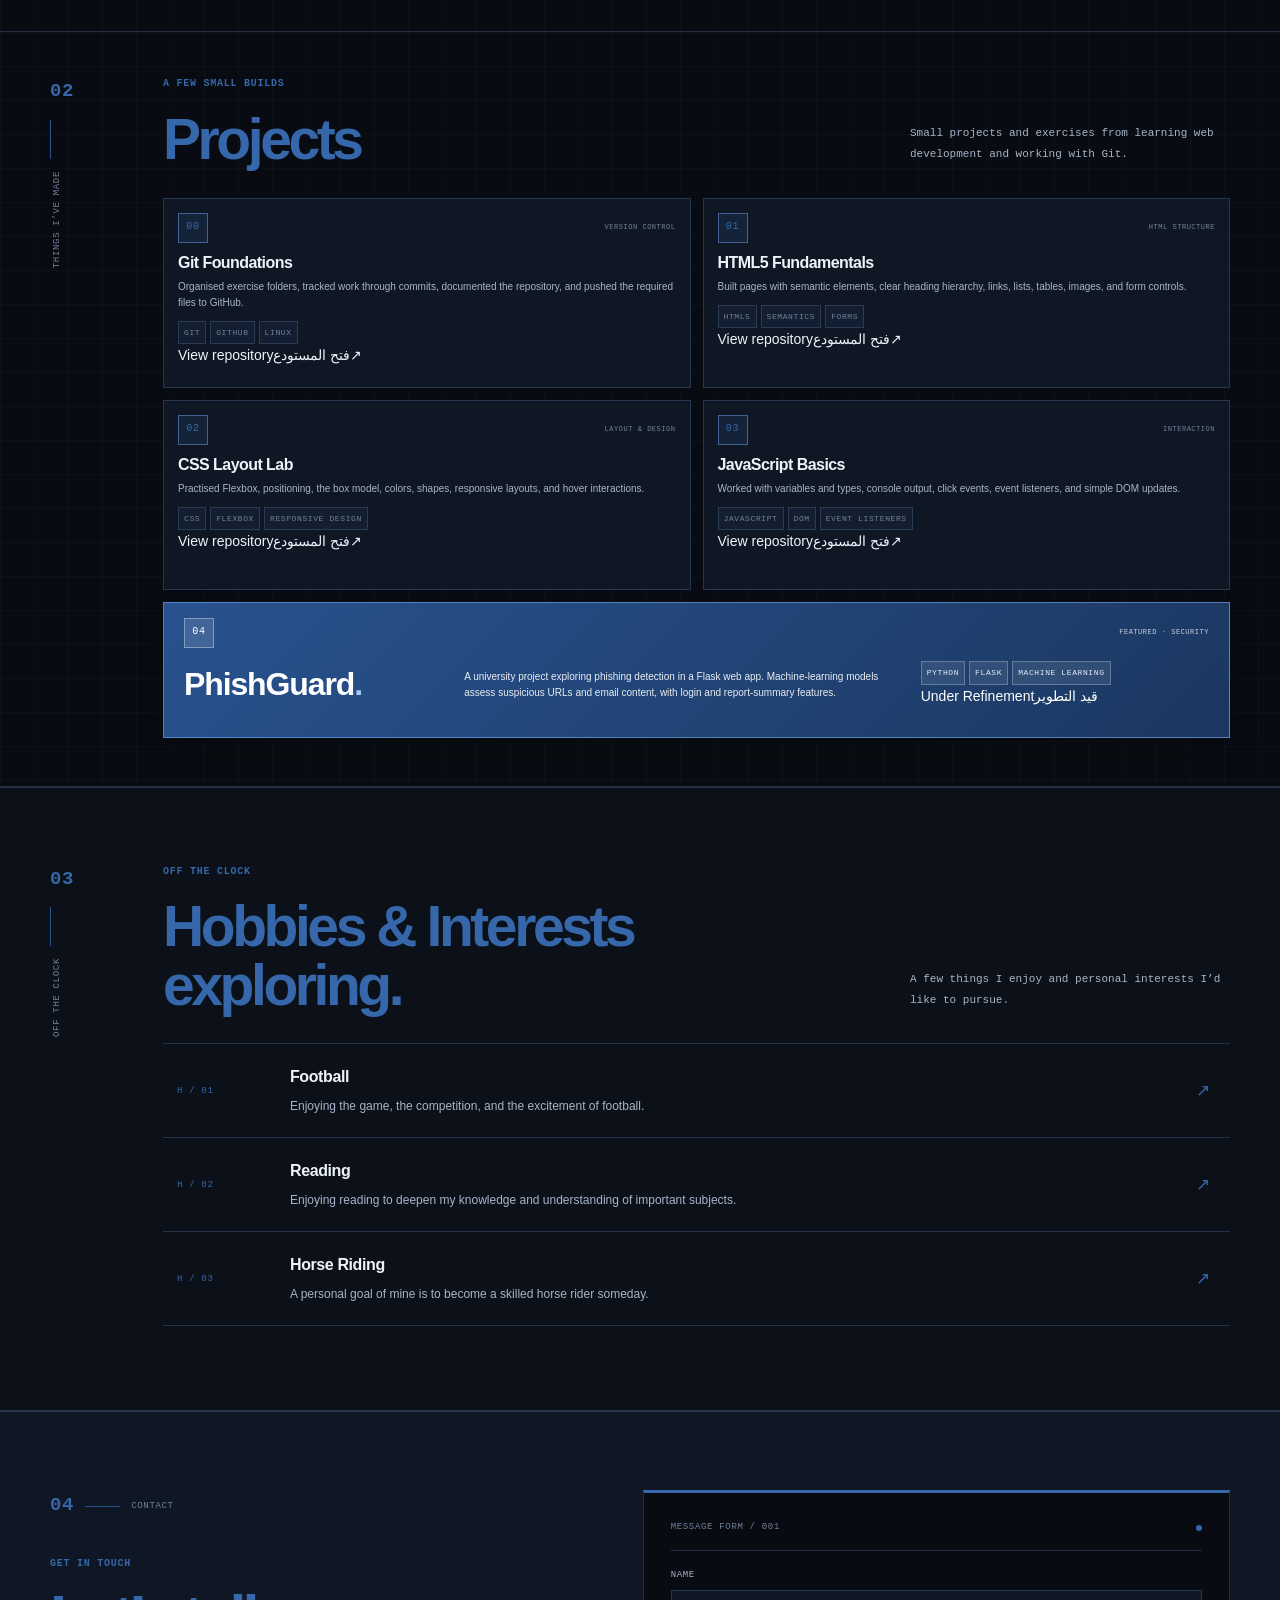
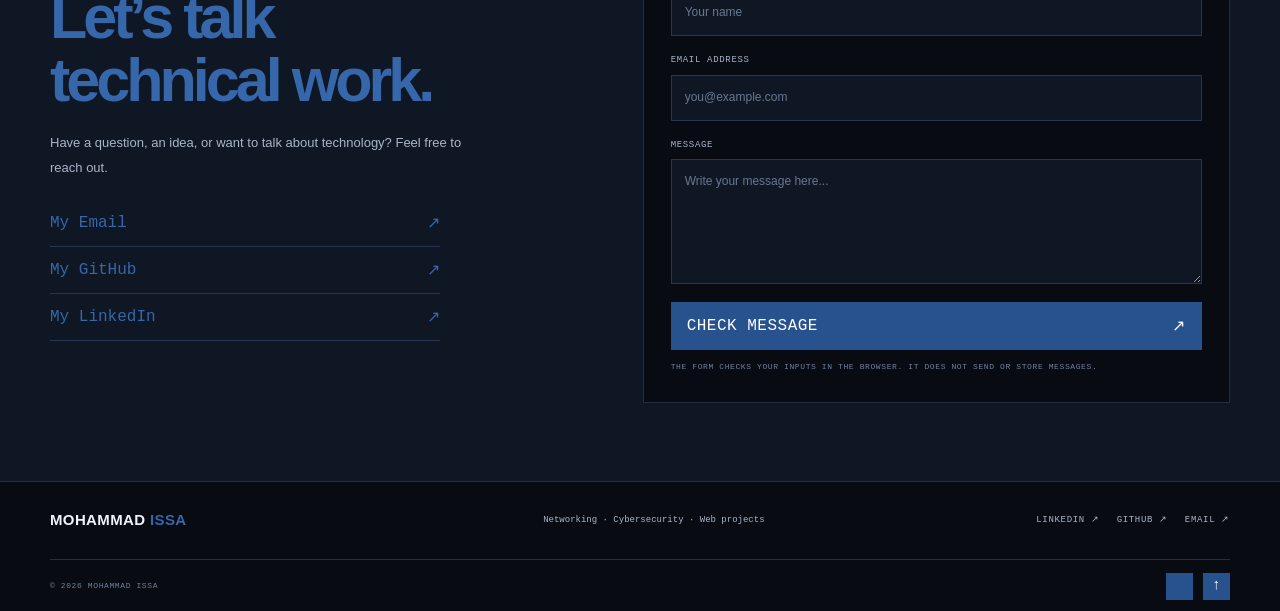
==== commit fca79c30: "Update index.html" ====
--- a/ex00/index.html
+++ b/ex00/index.html
@@ -5,7 +5,7 @@
     <meta name="viewport" content="width=device-width, initial-scale=1.0">
     <meta name="description" content="Mohammad Issa — a personal portfolio about networking, cybersecurity, and small web projects.">
     <meta name="theme-color" content="#080b11">
-    <title>Mohammad Issa | Systems Console</title>
+    <title>Mohammad Issa</title>
     <link rel="stylesheet" href="style.css">
     <script src="script.js" defer></script>
 </head>
@@ -13,214 +13,220 @@
     <span id="top" class="page-top-anchor" aria-hidden="true"></span>
 
     <header class="site-header">
-        <nav class="navbar container" aria-label="Main navigation">
-            <a class="wordmark" href="#top" aria-label="Mohammad Issa home">
+        <nav class="navbar container" aria-label="Main navigation" data-i18n-aria="aria.navigation">
+            <a class="wordmark" href="#top" aria-label="Mohammad Issa home" data-i18n-aria="aria.home">
                 <span class="wordmark-kicker">PERSONAL SITE / JORDAN</span>
-                <span class="wordmark-name">MOHAMMAD <strong>ISSA</strong></span>
+                <span class="wordmark-name"><span data-i18n="name.first">MOHAMMAD</span> <strong data-i18n="name.last">ISSA</strong></span>
             </a>
 
             <div class="nav-links">
-                <a href="#about">About me</a>
-                <a href="#skills">Skills</a>
-                <a href="#projects">Projects</a>
-                <a href="#hobbies">Hobbies</a>
-                <a href="#contact">Contact</a>
-            </div>
-
-            <button class="theme-toggle" id="theme-toggle" type="button" aria-pressed="false" aria-label="Switch to light theme">
-                <span class="theme-icon" aria-hidden="true">◐</span>
-                <span class="theme-label">Light mode</span>
-            </button>
+                <a href="#about" data-i18n="nav.about">About me</a>
+                <a href="#skills" data-i18n="nav.skills">Skills</a>
+                <a href="#projects" data-i18n="nav.projects">Projects</a>
+                <a href="#hobbies" data-i18n="nav.hobbies">Hobbies</a>
+                <a href="#contact" data-i18n="nav.contact">Contact</a>
+            </div>
+
+            <div class="nav-controls">
+                <button class="language-toggle" id="language-toggle" type="button" aria-label="Switch language to Arabic" lang="ar">العربية</button>
+                <button class="theme-toggle" id="theme-toggle" type="button" aria-pressed="false" aria-label="Switch to light theme">
+                    <span class="theme-icon" aria-hidden="true">◐</span>
+                    <span class="theme-label" data-i18n="theme.light">Light mode</span>
+                </button>
+            </div>
         </nav>
     </header>
 
     <main>
-        <!-- Required section: About Me with a photo -->
         <section class="hero container" id="about" aria-labelledby="hero-title">
             <div class="hero-copy">
-                <p class="eyebrow"><span class="status-light" aria-hidden="true"></span> ABOUT ME <span class="eyebrow-divider">/</span> PROFILE 001</p>
-                <h1 id="hero-title">Mohammad<br><span>Issa.</span></h1>
-                <p class="hero-lead">Cybersecurity &amp; networking. <span>CCNA certified.</span></p>
-                <p class="hero-description">I like exploring how networks work, learning the basics of defensive security, and building small things for the web. This is a place to share what I’m practising and the projects I make along the way.</p>
+                <p class="eyebrow"><span class="status-light" aria-hidden="true"></span> <span data-i18n="hero.eyebrow">ABOUT ME</span></p>
+                <h1 id="hero-title"><span class="hero-name-first" data-i18n="name.first">Mohammad</span><br><span data-i18n="name.lastPeriod">Issa</span></h1>
+                <p class="hero-lead"><span data-i18n="hero.lead">Cybersecurity | CCNA Certified</span> <span data-i18n="hero.certified">CCNA certified.</span></p>
+                <p class="hero-description" data-i18n="hero.description">I hold a degree in Cybersecurity from Al al-Bayt University and a CCNA certification. My main interests are networking, network security, and defensive cybersecurity. I’ve worked on hands-on labs to strengthen my technical knowledge, and I’m continuing to develop my skills through practical projects and ongoing learning.</p>
                 <div class="hero-actions">
-                    <a class="action-link action-primary" href="#projects">View projects <span aria-hidden="true">↘</span></a>
-                    <a class="action-link" href="#contact">Contact me <span aria-hidden="true">↗</span></a>
-                </div>
-                <div class="hero-facts" aria-label="A few details">
-                    <div><span>CERTIFICATION</span><strong>CCNA</strong></div>
-                    <div><span>BASED IN</span><strong>Jordan</strong></div>
-                </div>
-            </div>
-
-            <aside class="profile-panel" aria-label="Profile photo and profile details">
-                <div class="panel-topline"><span>PROFILE IMAGE</span><span>FIG. 01</span></div>
+                    <a class="action-link action-primary" href="#projects"><span data-i18n="hero.viewProjects">View projects</span> <span aria-hidden="true">↘</span></a>
+                    <a class="action-link" href="#contact"><span data-i18n="hero.contactMe">Contact me</span> <span aria-hidden="true">↗</span></a>
+                </div>
+                <div class="hero-facts" aria-label="A few details" data-i18n-aria="aria.facts">
+                    <div><span data-i18n="hero.certification">CURRENT STATUS</span><strong data-i18n="hero.word">SEEKING OPPORTUNITIES</strong></div>
+                    <div><span data-i18n="hero.basedIn">BASED IN</span><strong data-i18n="common.jordan">Jordan</strong></div>
+                </div>
+            </div>
+
+            <aside class="profile-panel" aria-label="Profile photo and profile details" data-i18n-aria="aria.profile">
+                <div class="panel-topline"><span data-i18n="profile.image">PROFILE IMAGE</span></div>
                 <div class="portrait-frame">
                     <div class="portrait-grid" aria-hidden="true"></div>
-                    <img class="profile-image" src="assets/profile.jpg" alt="Profile photo" loading="eager">
-                    <span class="image-coordinate coordinate-top">31° 57′ N</span>
-                    <span class="image-coordinate coordinate-bottom">JORDAN / 001</span>
+                    <img class="profile-image" src="assets/profile.jpg" alt="Profile photo" data-i18n-alt="profile.alt" loading="eager">
                 </div>
                 <div class="profile-panel-footer">
-                    <div><span class="panel-label">CURRENT FOCUS</span><strong>Networks &amp; defensive security</strong></div>
-                    <span class="availability-mark"><i aria-hidden="true"></i> OPEN TO LEARNING</span>
+                    <div><span class="panel-label" data-i18n="profile.focus">CURRENT FOCUS</span><strong data-i18n="profile.focusValue">Networks &amp; defensive security</strong></div>
+                    <span class="availability-mark"><i aria-hidden="true"></i> <span data-i18n="profile.availability">OPEN TO LEARNING</span></span>
                 </div>
             </aside>
         </section>
 
-
-        <!-- Required section: Skills grid -->
         <section class="section container" id="skills" aria-labelledby="skills-heading">
             <div class="section-identity skills-identity">
                 <span class="section-number">01</span>
                 <span class="section-rule" aria-hidden="true"></span>
-                <span class="section-code">WHAT I EXPLORE</span>
-                <span class="eyebrow skills-eyebrow">THINGS I’M LEARNING</span>
+                <span class="section-code" data-i18n="skills.explore">WHAT I EXPLORE</span>
+                <span class="eyebrow skills-eyebrow" data-i18n="skills.learning">THINGS I’M LEARNING</span>
             </div>
             <div class="section-content">
                 <div class="section-heading-row">
-                    <div><h2 id="skills-heading">Skills &amp; <span>tools.</span></h2></div>
-                    <p class="section-summary">A few tools and topics I enjoy learning about and practising.</p>
+                    <div><h2 id="skills-heading"><span class="heading-main" data-i18n="skills.headingMain">Skills &amp; </span><span data-i18n="skills.headingAccent">tools.</span></h2></div>
+                    <p class="section-summary" data-i18n="skills.summary">A few tools and topics I enjoy learning about and practising.</p>
                 </div>
 
                 <div class="skills-grid">
                     <article class="skill-card">
                         <div class="skill-card-top"><span class="skill-index">SK / 01</span><span class="skill-symbol" aria-hidden="true">↔</span></div>
-                        <h3>Networking</h3>
-                        <p>Routing and switching, VLANs, IPv4 addressing, subnetting, and first-line network troubleshooting.</p>
-                        <div class="tag-list"><span>CCNA</span><span>TCP/IP</span><span>Packet Tracer</span></div>
+                        <h3 data-i18n="skills.networking">Networking</h3>
+                        <p data-i18n="skills.networkingDesc">Understanding how networks communicate, with a focus on routing, switching, VLANs, IPv4 addressing, subnetting, and basic network troubleshooting.</p>
+                        <div class="tag-list"><span>TCP/IP</span><span>VLANs</span><span>Packet Tracer</span></div>
                     </article>
                     <article class="skill-card">
                         <div class="skill-card-top"><span class="skill-index">SK / 02</span><span class="skill-symbol" aria-hidden="true">⌁</span></div>
-                        <h3>Cybersecurity</h3>
-                        <p>Security fundamentals, basic log analysis, introductory SIEM concepts, digital forensics fundamentals, and packet inspection.</p>
-                        <div class="tag-list"><span>TryHackMe</span><span>SIEM basics</span><span>Wireshark</span></div>
+                        <h3 data-i18n="skills.cybersecurity">Cybersecurity</h3>
+                        <p data-i18n="skills.cybersecurityDesc">Foundational knowledge of defensive cybersecurity, including log analysis, SIEM fundamentals, and packet analysis.</p>
+                        <div class="tag-list"><span>SIEM Fundamentals</span><span>Wireshark</span><span>Log Analysis</span></div>
                     </article>
                     <article class="skill-card">
                         <div class="skill-card-top"><span class="skill-index">SK / 03</span><span class="skill-symbol" aria-hidden="true">&lt;/&gt;</span></div>
-                        <h3>Web technologies</h3>
-                        <p>Building semantic pages, responsive layouts, and small browser interactions. Familiar with Python and Flask through a university project.</p>
-                        <div class="tag-list"><span>HTML5</span><span>CSS3</span><span>JavaScript</span><span>Python / Flask</span></div>
+                        <h3 data-i18n="skills.web">Programming &amp; Development</h3>
+                        <p data-i18n="skills.webDesc">Building semantic web pages and responsive layouts with HTML, CSS, and JavaScript. Familiar with Python, Flask, and machine learning through a university project.</p>
+                        <div class="tag-list"><span>HTML5</span><span>CSS</span><span>JavaScript</span><span>Python / Flask</span><span>Machine Learning</span></div>
                     </article>
                     <article class="skill-card">
                         <div class="skill-card-top"><span class="skill-index">SK / 04</span><span class="skill-symbol" aria-hidden="true">$_</span></div>
-                        <h3>Tools &amp; workflow</h3>
-                        <p>Using a Linux terminal, organising repositories, tracking changes, and documenting project work clearly.</p>
-                        <div class="tag-list"><span>Kali Linux</span><span>Git</span><span>GitHub</span></div>
-                    </article>
-                </div>
-                
-            </div>
-        </section>
-
-        <!-- Required section: Project Showcase including Projects 00–03 -->
+                        <h3 data-i18n="skills.tools">Operating Systems</h3>
+                        <p data-i18n="skills.toolsDesc">Working with Linux environments, navigating file systems, using command-line tools, and practising basic system operations.</p>
+                        <div class="tag-list"><span>Linux</span><span>Git</span><span>Command Line</span></div>
+                    </article>
+                </div>
+            </div>
+        </section>
+
         <section class="projects-section" id="projects" aria-labelledby="projects-heading">
             <div class="container section-layout">
                 <div class="section-identity">
                     <span class="section-number">02</span>
                     <span class="section-rule" aria-hidden="true"></span>
-                    <span class="section-code">THINGS I’VE MADE</span>
+                    <span class="section-code" data-i18n="projects.made">THINGS I’VE MADE</span>
                 </div>
                 <div class="section-content">
                     <div class="section-heading-row">
-                        <div><p class="eyebrow">A FEW SMALL BUILDS</p><h2 id="projects-heading">Projects <span>&amp; experiments.</span></h2></div>
-                        <p class="section-summary">Small projects and exercises from learning web development and working with Git.</p>
+                        <div><p class="eyebrow" data-i18n="projects.eyebrow">A FEW SMALL BUILDS</p><h2 id="projects-heading"><span data-i18n="projects.headingMain">Projects </span><span data-i18n="projects.headingAccent"></span></h2></div>
+                        <p class="section-summary" data-i18n="projects.summary">Small projects and exercises from learning web development and working with Git.</p>
                     </div>
                     <div class="project-grid">
                         <article class="project-card">
-                            <div class="project-card-top"><span class="project-index">00</span><span class="project-category">VERSION CONTROL</span></div>
-                            <h3>Git Foundations</h3>
-                            <p>Organised exercise folders, tracked work through commits, documented the repository, and pushed the required files to GitHub.</p>
-                            <div class="tag-list"><span>Git</span><span>GitHub</span><span>README</span></div>
-                        </article>
-                        <article class="project-card">
-                            <div class="project-card-top"><span class="project-index">01</span><span class="project-category">HTML STRUCTURE</span></div>
-                            <h3>HTML5 Fundamentals</h3>
-                            <p>Built pages with semantic elements, clear heading hierarchy, links, lists, tables, images, and form controls.</p>
-                            <div class="tag-list"><span>HTML5</span><span>Semantics</span><span>Forms</span></div>
-                        </article>
-                        <article class="project-card">
-                            <div class="project-card-top"><span class="project-index">02</span><span class="project-category">LAYOUT &amp; DESIGN</span></div>
-                            <h3>CSS Layout Lab</h3>
-                            <p>Practised Flexbox, positioning, the box model, colors, shapes, responsive layouts, and hover interactions.</p>
-                            <div class="tag-list"><span>CSS3</span><span>Flexbox</span><span>Media queries</span></div>
-                        </article>
-                        <article class="project-card">
-                            <div class="project-card-top"><span class="project-index">03</span><span class="project-category">INTERACTION</span></div>
-                            <h3>JavaScript Basics</h3>
-                            <p>Worked with variables and types, console output, click events, event listeners, and simple DOM updates.</p>
-                            <div class="tag-list"><span>JavaScript</span><span>DOM</span><span>Events</span></div>
+                            <div class="project-card-top"><span class="project-index">00</span><span class="project-category" data-i18n="project.gitCategory">VERSION CONTROL</span></div>
+                            <h3 data-i18n="project.gitTitle">Git Foundations</h3>
+                            <p data-i18n="project.gitDesc">Organised exercise folders, tracked work through commits, documented the repository, and pushed the required files to GitHub.</p>
+                            <div class="project-card-footer">
+                                <div class="tag-list"><span>Git</span><span>GitHub</span><span>Linux</span></div>
+                                <a class="project-link" href="https://github.com/mohammadissa02/discovery-web-piscine-submission" target="_blank" rel="noopener noreferrer" data-i18n-aria="project.gitOpen" aria-label="Open Git Foundations repository"><span class="project-link-label-en">View repository</span><span class="project-link-label-ar" lang="ar" dir="rtl">فتح المستودع</span><span class="project-link-arrow" aria-hidden="true">↗</span></a>
+                            </div>
+                        </article>
+                        <article class="project-card">
+                            <div class="project-card-top"><span class="project-index">01</span><span class="project-category" data-i18n="project.htmlCategory">HTML STRUCTURE</span></div>
+                            <h3 data-i18n="project.htmlTitle">HTML5 Fundamentals</h3>
+                            <p data-i18n="project.htmlDesc">Built pages with semantic elements, clear heading hierarchy, links, lists, tables, images, and form controls.</p>
+                            <div class="project-card-footer">
+                                <div class="tag-list"><span>HTML5</span><span>Semantics</span><span>Forms</span></div>
+                                <a class="project-link" href="https://github.com/mohammadissa02/Project-01-HTML-Fundamentals" target="_blank" rel="noopener noreferrer" data-i18n-aria="project.htmlOpen" aria-label="Open HTML5 Fundamentals repository"><span class="project-link-label-en">View repository</span><span class="project-link-label-ar" lang="ar" dir="rtl">فتح المستودع</span><span class="project-link-arrow" aria-hidden="true">↗</span></a>
+                            </div>
+                        </article>
+                        <article class="project-card">
+                            <div class="project-card-top"><span class="project-index">02</span><span class="project-category" data-i18n="project.cssCategory">LAYOUT &amp; DESIGN</span></div>
+                            <h3 data-i18n="project.cssTitle">CSS Layout Lab</h3>
+                            <p data-i18n="project.cssDesc">Practised Flexbox, positioning, the box model, colors, shapes, responsive layouts, and hover interactions.</p>
+                            <div class="project-card-footer">
+                                <div class="tag-list"><span>CSS</span><span>Flexbox</span><span>Responsive Design</span></div>
+                                <a class="project-link" href="https://github.com/mohammadissa02/Project-02-CSS-Visual-Presentation" target="_blank" rel="noopener noreferrer" data-i18n-aria="project.cssOpen" aria-label="Open CSS Layout Lab repository"><span class="project-link-label-en">View repository</span><span class="project-link-label-ar" lang="ar" dir="rtl">فتح المستودع</span><span class="project-link-arrow" aria-hidden="true">↗</span></a>
+                            </div>
+                        </article>
+                        <article class="project-card">
+                            <div class="project-card-top"><span class="project-index">03</span><span class="project-category" data-i18n="project.jsCategory">INTERACTION</span></div>
+                            <h3 data-i18n="project.jsTitle">JavaScript Basics</h3>
+                            <p data-i18n="project.jsDesc">Worked with variables and types, console output, click events, event listeners, and simple DOM updates.</p>
+                            <div class="project-card-footer">
+                                <div class="tag-list"><span>JavaScript</span><span>DOM</span><span>Event Listeners</span></div>
+                                <a class="project-link" href="https://github.com/mohammadissa02/Project-03-JavaScript-Interactivity" target="_blank" rel="noopener noreferrer" data-i18n-aria="project.jsOpen" aria-label="Open JavaScript Basics repository"><span class="project-link-label-en">View repository</span><span class="project-link-label-ar" lang="ar" dir="rtl">فتح المستودع</span><span class="project-link-arrow" aria-hidden="true">↗</span></a>
+                            </div>
                         </article>
                         <article class="project-card project-card-featured" id="phishguard">
-                            <div class="project-card-top"><span class="project-index">04</span><span class="project-category">FEATURED · SECURITY</span></div>
-                            <h3>PhishGuard<span class="project-title-dot">.</span></h3>
-                            <p>A university project exploring phishing detection in a Flask web app. Machine-learning models assess suspicious URLs and email content, with login and report-summary features.</p>
-                            <div class="tag-list"><span>Python</span><span>Flask</span><span>Machine Learning</span></div>
-                            <a class="project-card-link" href="https://github.com/mohammadissa02" target="_blank" rel="noopener noreferrer">GitHub profile <span aria-hidden="true">↗</span></a>
-                        </article>
-                    </div>
-
-                </div>
-            </div>
-        </section>
-
-        <!-- Required section: Hobbies -->
+                            <div class="project-card-top"><span class="project-index">04</span><span class="project-category" data-i18n="project.phishCategory">FEATURED · SECURITY</span></div>
+                            <h3><span data-i18n="project.phishTitle">PhishGuard</span><span class="project-title-dot">.</span></h3>
+                            <p data-i18n="project.phishDesc">A university project exploring phishing detection in a Flask web app. Machine-learning models assess suspicious URLs and email content, with login and report-summary features.</p>
+                            <div class="project-card-footer">
+                                <div class="tag-list"><span>Python</span><span>Flask</span><span>Machine Learning</span></div>
+                                <span class="project-status-label" role="status"><span class="project-status-label-en">Under Refinement</span><span class="project-status-label-ar" lang="ar" dir="rtl">قيد التطوير</span></span>
+                            </div>
+                        </article>
+                    </div>
+                </div>
+            </div>
+        </section>
+
         <section class="section hobbies-section" id="hobbies" aria-labelledby="hobbies-heading">
             <div class="container section-layout">
                 <div class="section-identity">
                     <span class="section-number">03</span>
                     <span class="section-rule" aria-hidden="true"></span>
-                    <span class="section-code">OFF THE CHECKLIST</span>
+                    <span class="section-code" data-i18n="hobbies.code">OFF THE CLOCK</span>
                 </div>
                 <div class="section-content">
                     <div class="section-heading-row">
-                        <div><p class="eyebrow">OUTSIDE THE CHECKLIST</p><h2 id="hobbies-heading">What I enjoy <span>exploring.</span></h2></div>
-                        <p class="section-summary">A few things I come back to when I want to learn or try something new.</p>
+                        <div><p class="eyebrow" data-i18n="hobbies.eyebrow">OFF THE CLOCK</p><h2 id="hobbies-heading"><span data-i18n="hobbies.headingMain">Hobbies &amp; Interests </span><span data-i18n="hobbies.headingAccent">exploring.</span></h2></div>
+                        <p class="section-summary" data-i18n="hobbies.summary">A few things I enjoy and personal interests I’d like to pursue.</p>
                     </div>
                     <div class="hobbies-list">
-                        <article class="hobby-row"><span class="hobby-index">H / 01</span><div><h3>Cybersecurity learning labs</h3><p>Revisiting security fundamentals, working through structured exercises, and learning how to read logs and network traffic.</p></div><span class="hobby-arrow" aria-hidden="true">↗</span></article>
-                        <article class="hobby-row"><span class="hobby-index">H / 02</span><div><h3>Network configuration &amp; troubleshooting</h3><p>Reviewing CCNA topics and using lab scenarios to understand how addressing, routing, and switching fit together.</p></div><span class="hobby-arrow" aria-hidden="true">↗</span></article>
-                        <article class="hobby-row"><span class="hobby-index">H / 03</span><div><h3>Building small web projects</h3><p>Practising HTML, CSS, and JavaScript, then improving a page based on what I learn.</p></div><span class="hobby-arrow" aria-hidden="true">↗</span></article>
-                    </div>
-                </div>
-            </div>
-        </section>
-
-        <!-- Required section: Contact Form -->
+                        <article class="hobby-row"><span class="hobby-index">H / 01</span><div><h3 data-i18n="hobbies.labTitle">Football</h3><p data-i18n="hobbies.labDesc">Enjoying the game, the competition, and the excitement of football.</p></div><span class="hobby-arrow" aria-hidden="true">↗</span></article>
+                        <article class="hobby-row"><span class="hobby-index">H / 02</span><div><h3 data-i18n="hobbies.networkTitle">Reading</h3><p data-i18n="hobbies.networkDesc">Enjoying reading to deepen my knowledge and understanding of important subjects.</p></div><span class="hobby-arrow" aria-hidden="true">↗</span></article>
+                        <article class="hobby-row"><span class="hobby-index">H / 03</span><div><h3 data-i18n="hobbies.webTitle">Horse Riding</h3><p data-i18n="hobbies.webDesc">A personal goal of mine is to become a skilled horse rider someday.</p></div><span class="hobby-arrow" aria-hidden="true">↗</span></article>
+                    </div>
+                </div>
+            </div>
+        </section>
+
         <section class="contact-section" id="contact" aria-labelledby="contact-heading">
             <div class="container contact-layout">
                 <div class="contact-copy">
-                    <div class="section-identity contact-identity"><span class="section-number">04</span><span class="section-rule" aria-hidden="true"></span><span class="section-code">CONTACT</span></div>
-                    <p class="eyebrow">GET IN TOUCH</p>
-                    <h2 id="contact-heading">Let’s talk<br><span>technical work.</span></h2>
-                    <p>Have a question, an idea, or want to talk about technology? Feel free to reach out.</p>
-                    <a class="contact-link" href="mailto:your.email@example.com">your.email@example.com <span aria-hidden="true">↗</span></a>
-                    <a class="contact-link" href="https://github.com/mohammadissa02" target="_blank" rel="noopener noreferrer">github.com/mohammadissa02 <span aria-hidden="true">↗</span></a>
-                    <p class="replace-note">Remember to replace the example email before publishing.</p>
+                    <div class="section-identity contact-identity"><span class="section-number">04</span><span class="section-rule" aria-hidden="true"></span><span class="section-code" data-i18n="contact.code">CONTACT</span></div>
+                    <p class="eyebrow" data-i18n="contact.eyebrow">GET IN TOUCH</p>
+                    <h2 id="contact-heading"><span data-i18n="contact.headingMain">Let’s talk</span><br><span data-i18n="contact.headingAccent">technical work.</span></h2>
+                    <p data-i18n="contact.description">Have a question, an idea, or want to talk about technology? Feel free to reach out.</p>
+                    <a class="contact-link" href="mailto:mohammadhakeem917@gmail.com"><span data-i18n="contact.email">My Email</span><span aria-hidden="true">↗</span></a>
+                    <a class="contact-link" href="https://github.com/mohammadissa02" target="_blank" rel="noopener noreferrer"><span data-i18n="contact.github">My GitHub</span><span aria-hidden="true">↗</span></a>
+                    <a class="contact-link" href="https://www.linkedin.com/in/mohammad-issa-m17" target="_blank" rel="noopener noreferrer"><span data-i18n="contact.linkedin">My LinkedIn</span><span aria-hidden="true">↗</span></a>
                 </div>
 
                 <form class="contact-form" id="contact-form">
-                    <div class="form-header"><span>MESSAGE FORM / 001</span><span class="demo-status"><i aria-hidden="true"></i> FRONT-END DEMO</span></div>
-                    <div class="form-field"><label for="name">Name</label><input id="name" name="name" type="text" placeholder="Your name" autocomplete="name" required minlength="2"></div>
-                    <div class="form-field"><label for="email">Email address</label><input id="email" name="email" type="email" placeholder="you@example.com" autocomplete="email" required></div>
-                    <div class="form-field"><label for="message">Message</label><textarea id="message" name="message" rows="5" placeholder="Write your message here..." required minlength="10"></textarea></div>
-                    <button class="submit-button" type="submit">Check message <span aria-hidden="true">↗</span></button>
+                    <div class="form-header"><span data-i18n="form.header">MESSAGE FORM / 001</span><span class="demo-status"><i aria-hidden="true"></i></span></div>
+                    <div class="form-field"><label for="name" data-i18n="form.name">Name</label><input id="name" name="name" type="text" placeholder="Your name" data-i18n-placeholder="form.namePlaceholder" autocomplete="name" required minlength="2"></div>
+                    <div class="form-field"><label for="email" data-i18n="form.email">Email address</label><input id="email" name="email" type="email" placeholder="you@example.com" data-i18n-placeholder="form.emailPlaceholder" autocomplete="email" required></div>
+                    <div class="form-field"><label for="message" data-i18n="form.message">Message</label><textarea id="message" name="message" rows="5" placeholder="Write your message here..." data-i18n-placeholder="form.messagePlaceholder" required minlength="10"></textarea></div>
+                    <button class="submit-button" type="submit"><span data-i18n="form.submit">Check message</span> <span aria-hidden="true">↗</span></button>
                     <p class="form-feedback" id="form-feedback" role="status" aria-live="polite"></p>
-                    <p class="form-note">The form checks your inputs in the browser. It does not send or store messages.</p>
+                    <p class="form-note" data-i18n="form.note">The form checks your inputs in the browser. It does not send or store messages.</p>
                 </form>
             </div>
         </section>
     </main>
 
-    <!-- Required section: Footer -->
     <footer class="site-footer">
         <div class="container footer-main">
-            <a class="footer-wordmark" href="#top">MOHAMMAD <strong>ISSA</strong></a>
-            <p>Networking · Cybersecurity · Web projects</p>
-            <div class="footer-links"><a href="https://github.com/mohammadissa02" target="_blank" rel="noopener noreferrer">GITHUB ↗</a><a href="mailto:your.email@example.com">EMAIL ↗</a></div>
+            <a class="footer-wordmark" href="#top"><span data-i18n="name.first">MOHAMMAD</span> <strong data-i18n="name.last">ISSA</strong></a>
+            <p data-i18n="footer.summary">Networking · Cybersecurity · Web projects</p>
+            <div class="footer-links"><a href="https://www.linkedin.com/in/mohammad-issa-m17" target="_blank" rel="noopener noreferrer" data-i18n="footer.linkedin">LinkedIn ↗</a><a href="https://github.com/mohammadissa02" target="_blank" rel="noopener noreferrer" data-i18n="footer.github">GITHUB ↗</a><a href="mailto:mohammadhakeem917@gmail.com" data-i18n="footer.email">EMAIL ↗</a></div>
         </div>
         <div class="container footer-bottom">
-            <p>© <span id="current-year">2026</span> MOHAMMAD ISSA</p>
-            <a class="back-to-top" href="#top">BACK TO TOP <span aria-hidden="true">↑</span></a>
+            <p>© <span id="current-year">2026</span> <span data-i18n="name.fullUpper">MOHAMMAD ISSA</span></p>
+            <a class="back-to-top" href="#top"><span data-i18n="footer.backToTop"></span> <span aria-hidden="true">↑</span></a>
         </div>
     </footer>
 </body>
